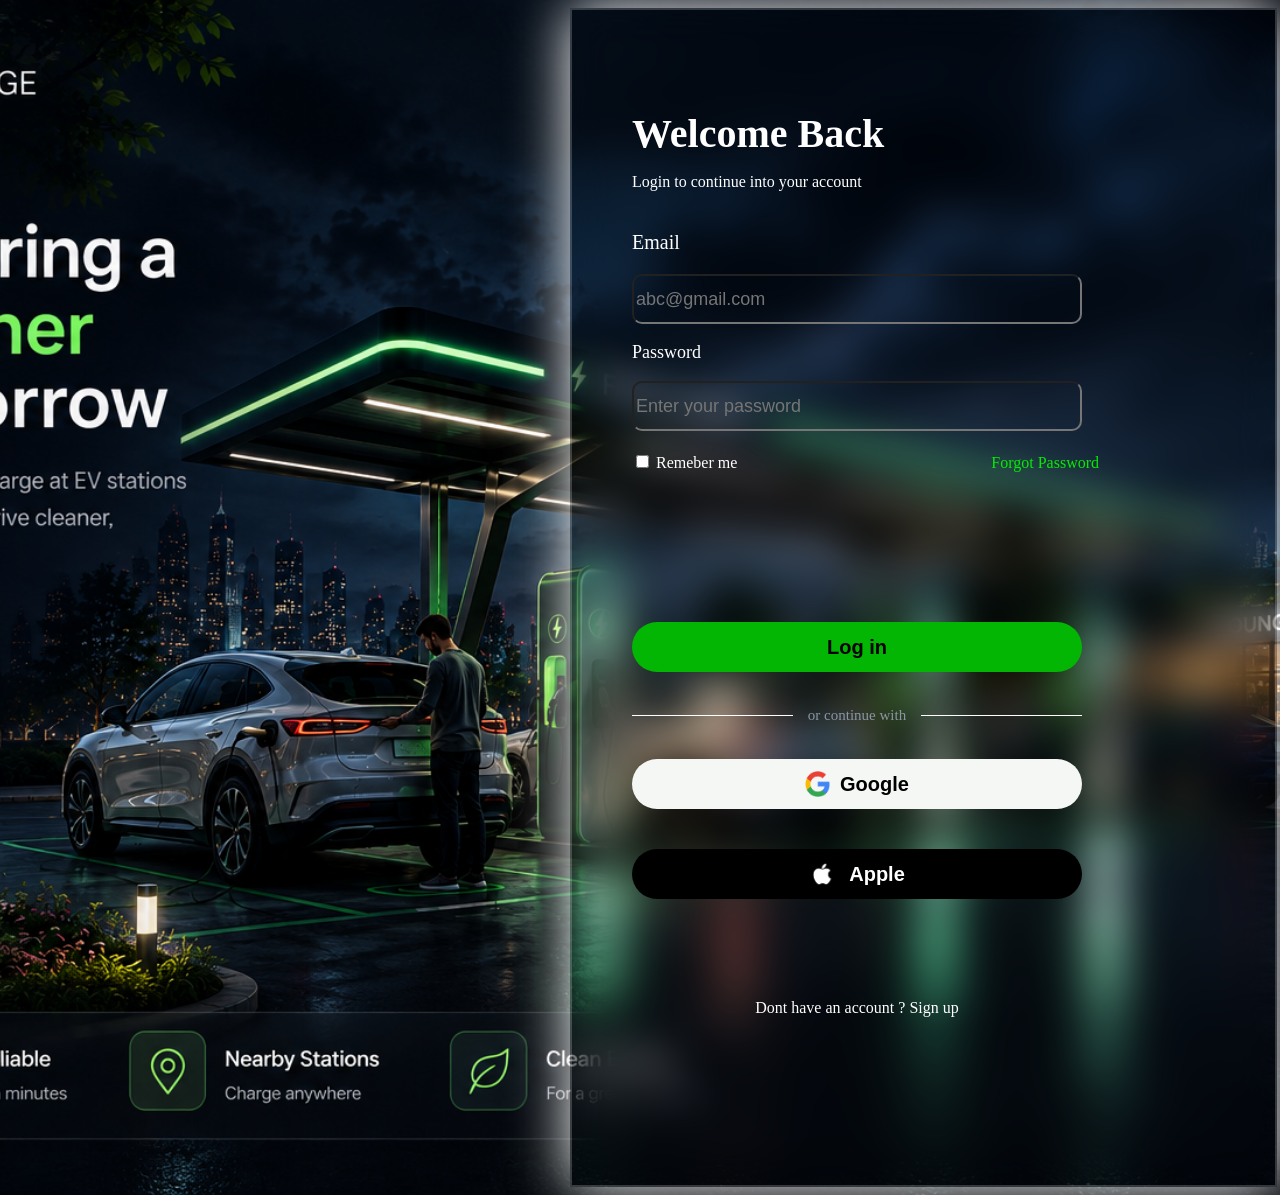
==== EV/loginpage.html @ 98914df0 "Login Page" ====
<html>
    <head>
        <title>Login</title>
        <link rel="stylesheet" href="login_page.css">
    </head>
    <body>
        <div class="form">
            <div class="cont">
              <h1 class="head">Welcome Back</h1>
            <p>Login to continue into your account</p>

       <!-- email/phone input -->
            <div class="email">
                <p>Email</p>
                <input class="emai" type="text" placeholder="abc@gmail.com">
            </div>

             <!-- password input -->
            <div class="pass">
                 <p>Password</p>
                 <input class="pass" type="password" placeholder="Enter your password">
                 
            </div>

             <!-- options-->
              <div class="options">
                 
                <input  type="checkbox"> <span>Remeber me</span>
                <a class="forgot" href="#">Forgot Password</a>
              </div>



               <!-- Login button-->
              <button  class="logBut">Log in</button>

              <div class="divider">
                <span>
                </span>
                <p>or continue with</p>
                <span></span>
              </div>
              
                <!-- other login options-->

                <div class="other">
                        <div>
                      <button class="google"><img class="goog" src="photos/google.png" alt="">Google</button>
                    </div>
                <div>
                       <button class="apple"><img class="app" src="photos/apple.png" alt="">Apple</button>
                </div>

                </div>
                
                <div class="end">
                   
                   <p>Dont have an account ? <a class="sig" href="#">Sign up</a></p>

                </div>
                
                
            </div>
            

        </div>
    </body>
</html>
---- EV/login_page.css ----
body{
    background-image:url(photos/login2.png);
     background-size: cover;
     background-repeat: no-repeat;
     background-position: center;
     width: 80%;

    margin-left: auto;
    margin-right: 260px;
  
    width: 450px;
}

.form{
    color: white;
    width: 703;
    height: 1175;
    background: transparent;
   backdrop-filter: blur(20px);
    border: 2px solid rgba(255,255,255,.2);
    box-shadow: 0 0  55px;
}



.head{
    color: white;
    font-size: 40;
    margin-bottom: 2;
}

.email{
    font-size: 20;
    margin-top: 40;
    color: white;
}

.emai{
    border: 2;
    width: 450;
    height: 50;
    border-radius: 10px;
    background: transparent;
    color: white;
    font-size: 18;
}




.pass{
    color: white;

      border: 2;
    width: 450;
    height: 50;
    border-radius: 10px;
    background: transparent;
    color: white;
    font-size: 18;
    margin-bottom: 60;
}


.options{
    align-items: center;
    margin-bottom: 150;
}
.forgot{
    text-decoration: none;
    color: rgb(6, 235, 6);
    margin-left:250;

}




.divider {
    display: flex;
    align-items: center;
    gap: 15px;
    margin: 35px 0;
    width: 450px;
}

.divider span {
    flex: 1;
    height: 1px;
    background-color: white;
}

.divider p {
   
    color: #8b95a5;
    font-size: 15px;
    margin: 0;
    white-space: nowrap;
}


.google{
margin-bottom: 40;
cursor: pointer;

    width: 450;
    height: 50;
    border: none;
    border-radius: 30px;
    background-color: rgb(244, 247, 244);
    font-size: 20;
    font-weight: bold;
      align-items: center;
      font-size: 20;
       display: flex;
    align-items: center;
    justify-content: center;
    gap: 5px;

    }




.apple{
    margin-bottom: 100;
cursor: pointer;

  cursor: pointer;
    width: 450;
    height: 50;
    border: none;
    border-radius: 30px;
    background-color: rgb(0, 0, 0);
    font-size: 20;
    font-weight: bold;
      align-items: center;
      font-size: 20;
      color: white;


    display: flex;
    align-items: center;
    justify-content: center;
    gap: 5px;

}
.goog{
    width: 25 ;
    margin-right: 5;

    
}


.sig{
    color: white;
    text-decoration: none;
}


.logBut{
    cursor: pointer;
    width: 450;
    height: 50;
    border: none;
    border-radius: 30px;
    background-color: rgb(4, 182, 4);
    font-size: 20;
    font-weight: bold;
}

.logBut:hover{

    cursor: pointer;
    width: 450;
    height: 60;
    border: none;
    border-radius: 30px;
    background-color: rgb(6, 235, 6);
    font-size: 20;
    font-weight: bold;
    transition: .4s;
}

.cont{
    margin-left: 60;
    margin-top: 100;
}

.app{
      width: 30 ;
    margin-right: 5;

}
.apple:hover{
    background-color: #8b95a5;
}
.google:hover{
    color: white;
    background-color: black;
}

.end {
    text-align: center;
    width: 450px;
}
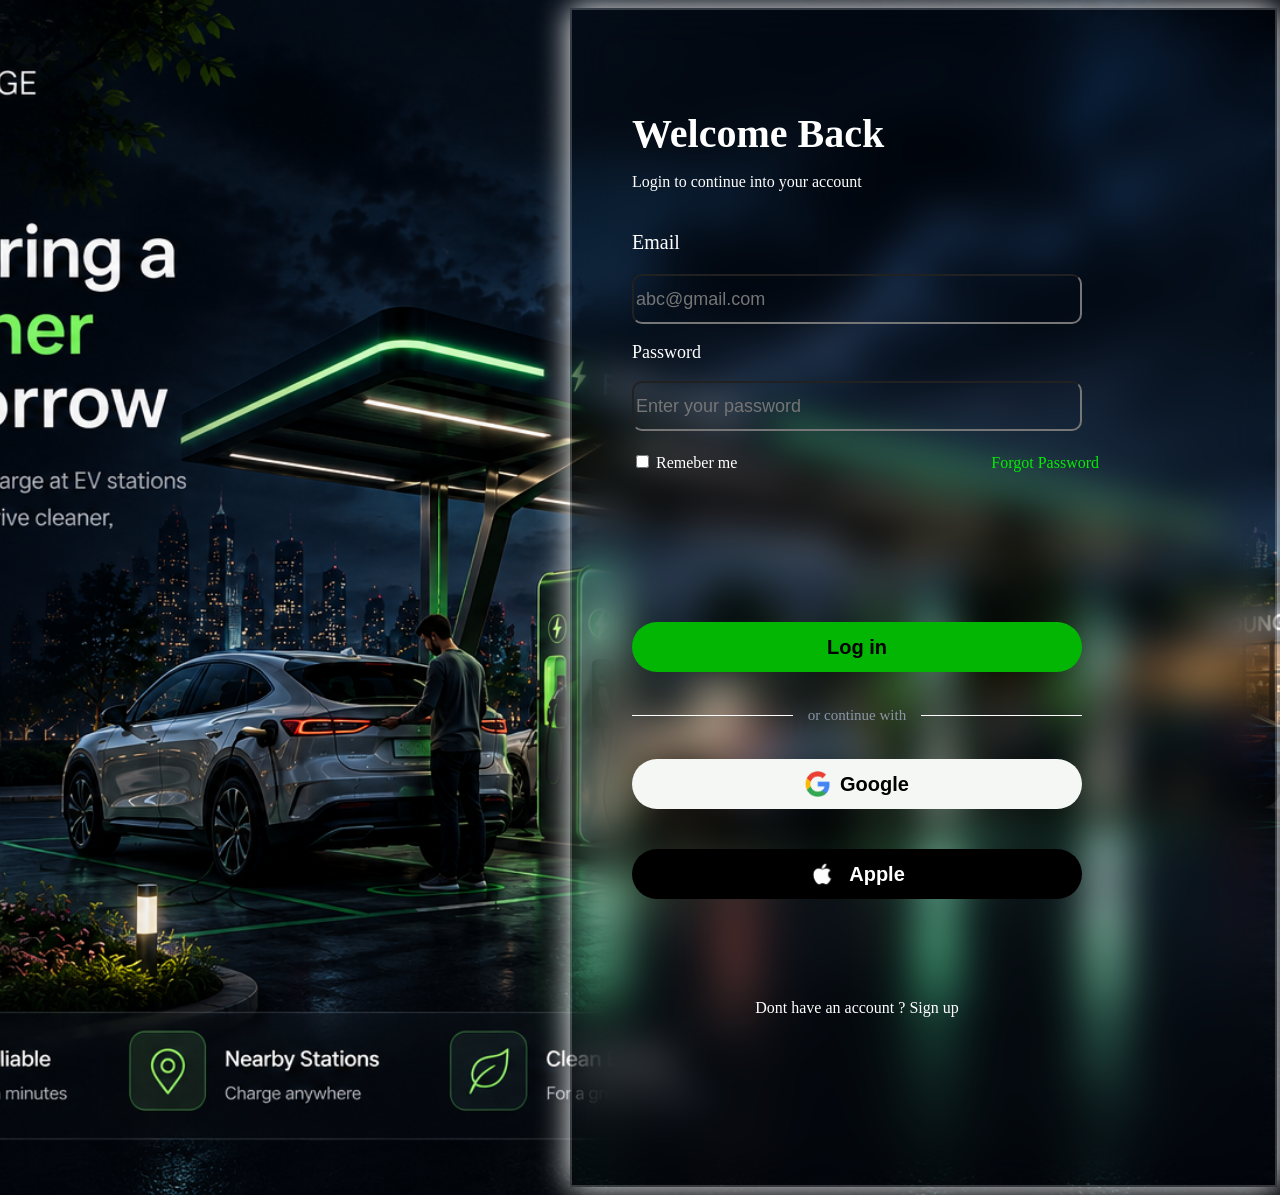
==== commit 0be54e87: "Signup Page" ====
--- a/EV/loginpage.html
+++ b/EV/loginpage.html
@@ -55,7 +55,7 @@
                 
                 <div class="end">
                    
-                   <p>Dont have an account ? <a class="sig" href="#">Sign up</a></p>
+                   <p>Dont have an account ? <a class="sig" href="signup.html">Sign up</a></p>
 
                 </div>
                 
--- a/EV/login_page.css
+++ b/EV/login_page.css
@@ -18,7 +18,7 @@
     background: transparent;
    backdrop-filter: blur(20px);
     border: 2px solid rgba(255,255,255,.2);
-    box-shadow: 0 0  55px;
+    box-shadow: 0 0  30px;
 }
 
 
